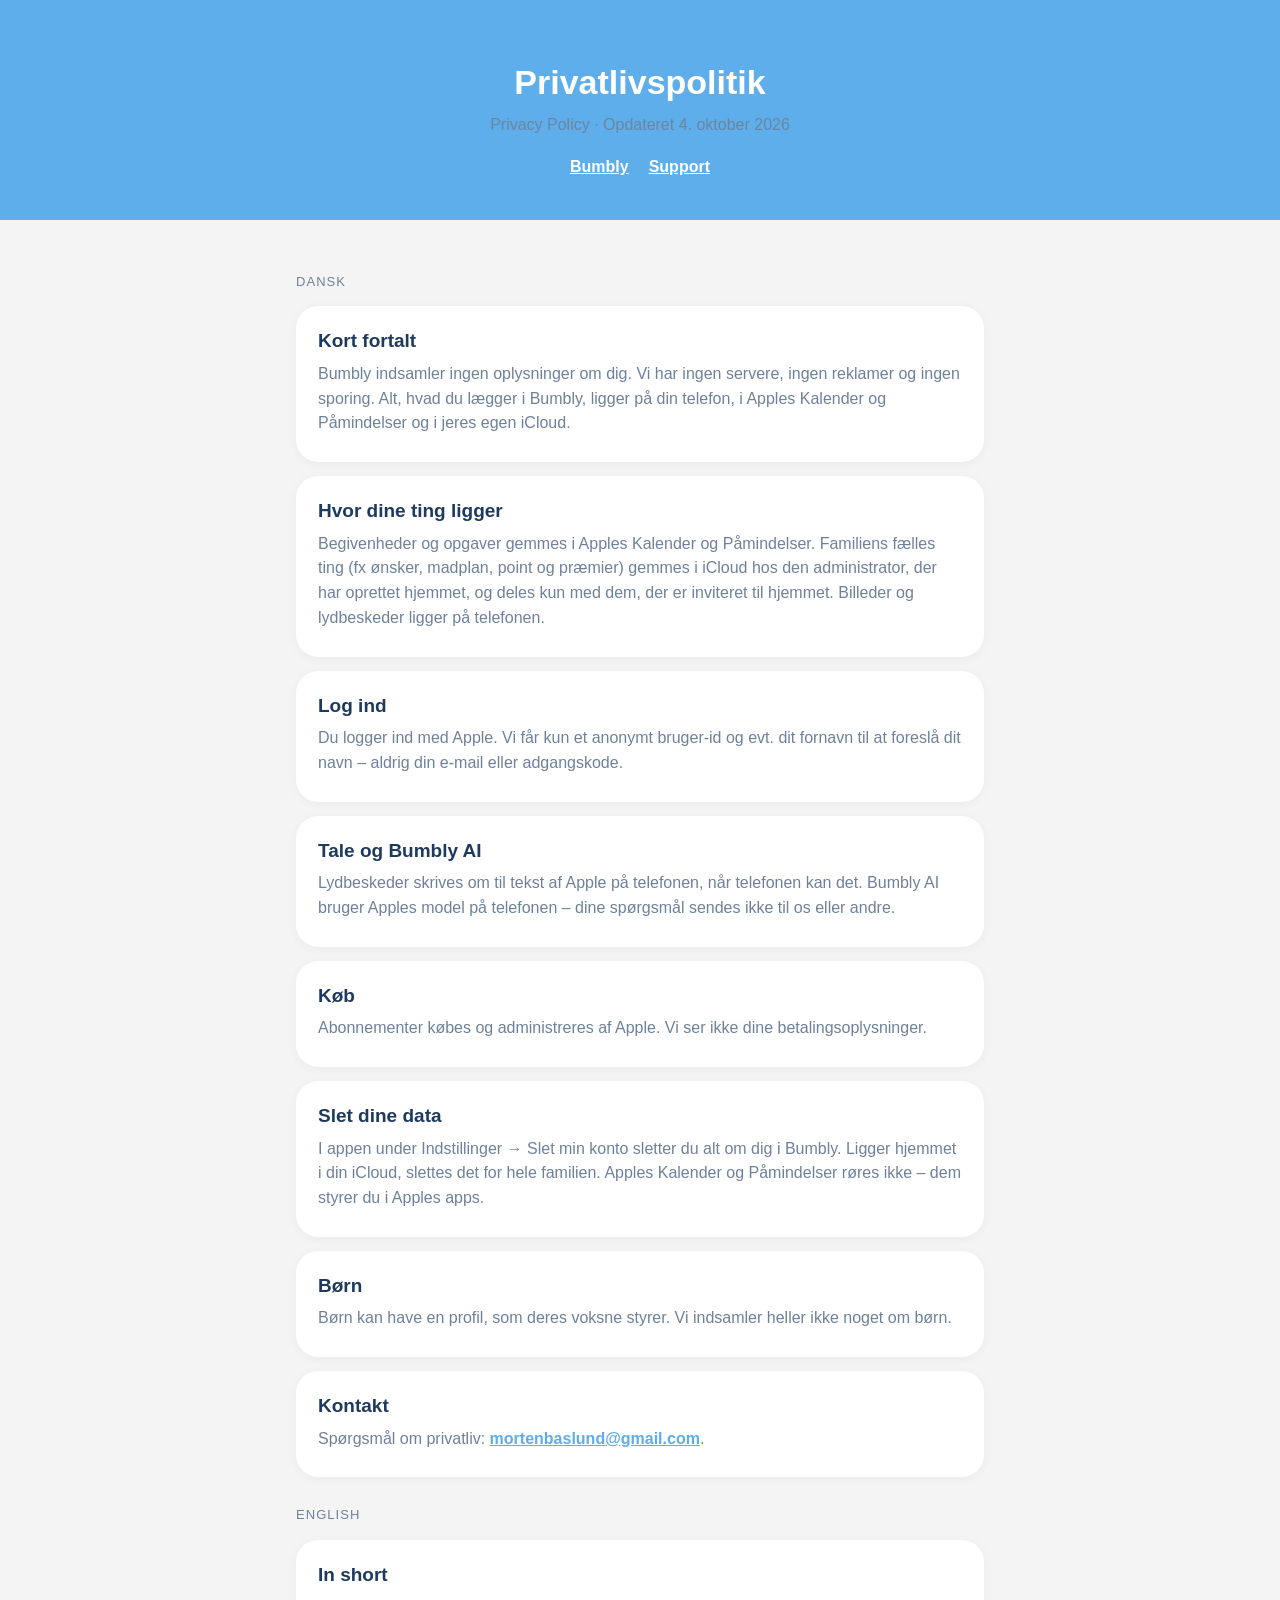
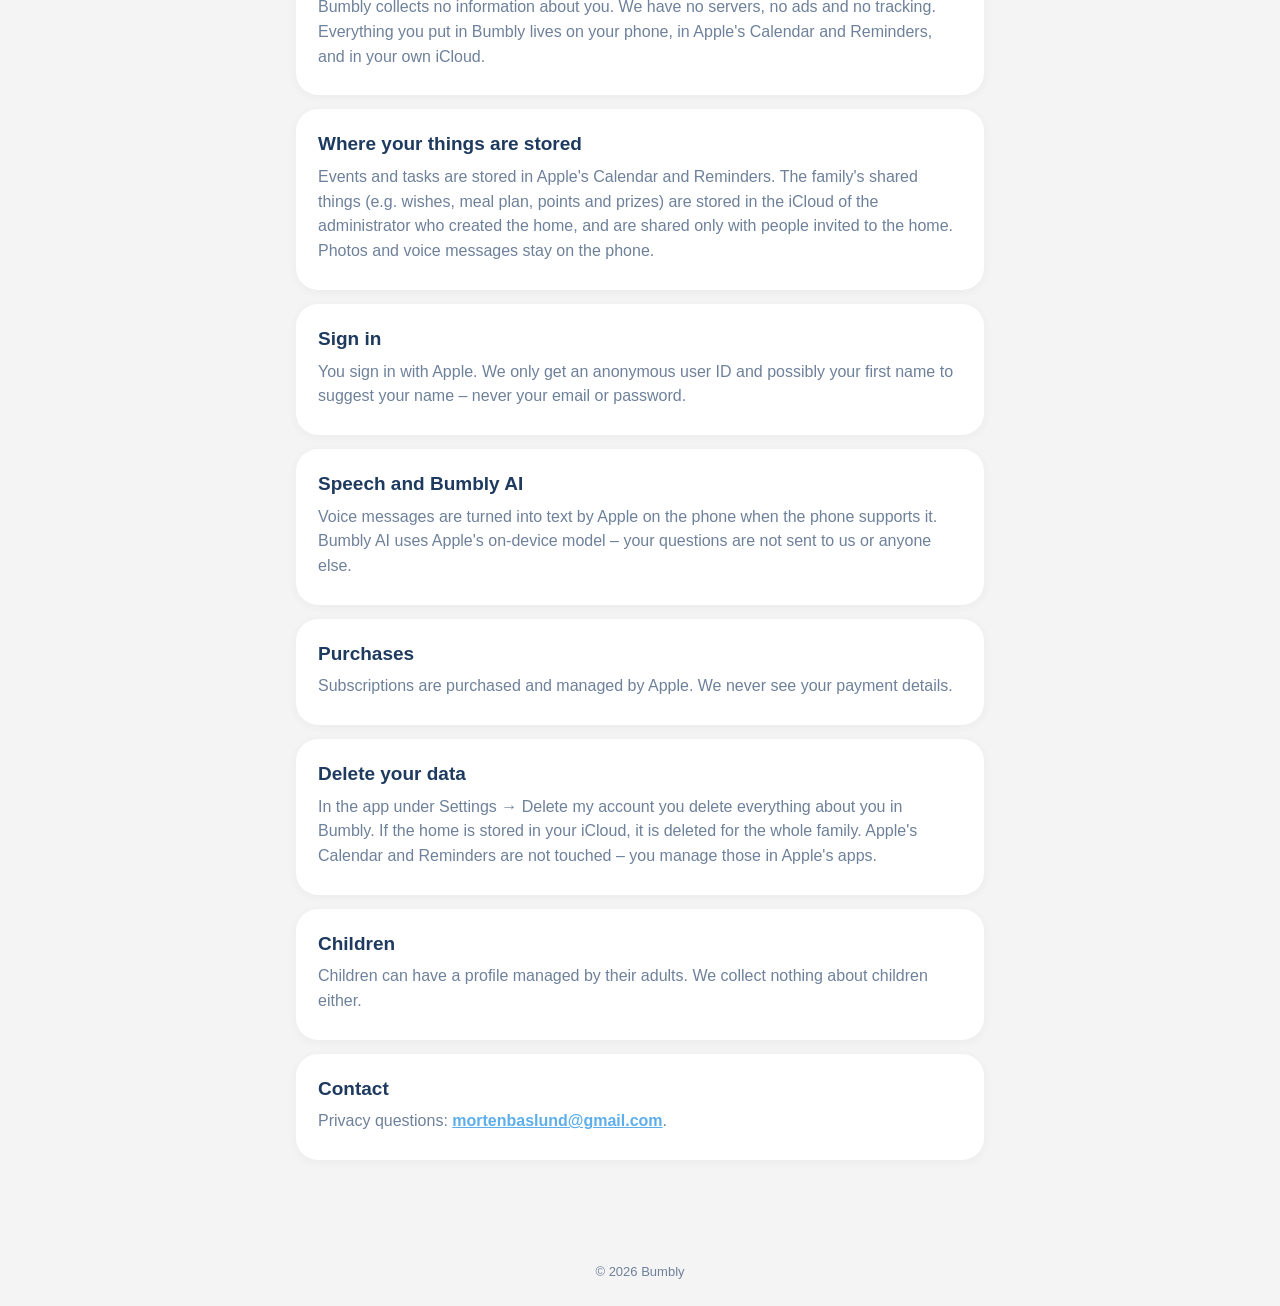
==== privacy/index.html @ 33effb6e "Bumbly: privatlivspolitik og support" ====
<!doctype html><html lang="da"><head><meta charset="utf-8"><meta name="viewport" content="width=device-width,initial-scale=1"><title>Bumbly · Privatliv</title><link rel="stylesheet" href="../style.css"></head>
<body><header><h1>Privatlivspolitik</h1><p>Privacy Policy · Opdateret 4. oktober 2026</p><nav><a href="../">Bumbly</a><a href="../support/">Support</a></nav></header>
<main>
<p class="lang">Dansk</p>
<section><h2>Kort fortalt</h2><p>Bumbly indsamler ingen oplysninger om dig. Vi har ingen servere, ingen reklamer og ingen sporing. Alt, hvad du lægger i Bumbly, ligger på din telefon, i Apples Kalender og Påmindelser og i jeres egen iCloud.</p></section>
<section><h2>Hvor dine ting ligger</h2><p>Begivenheder og opgaver gemmes i Apples Kalender og Påmindelser. Familiens fælles ting (fx ønsker, madplan, point og præmier) gemmes i iCloud hos den administrator, der har oprettet hjemmet, og deles kun med dem, der er inviteret til hjemmet. Billeder og lydbeskeder ligger på telefonen.</p></section>
<section><h2>Log ind</h2><p>Du logger ind med Apple. Vi får kun et anonymt bruger-id og evt. dit fornavn til at foreslå dit navn – aldrig din e-mail eller adgangskode.</p></section>
<section><h2>Tale og Bumbly AI</h2><p>Lydbeskeder skrives om til tekst af Apple på telefonen, når telefonen kan det. Bumbly AI bruger Apples model på telefonen – dine spørgsmål sendes ikke til os eller andre.</p></section>
<section><h2>Køb</h2><p>Abonnementer købes og administreres af Apple. Vi ser ikke dine betalingsoplysninger.</p></section>
<section><h2>Slet dine data</h2><p>I appen under Indstillinger → Slet min konto sletter du alt om dig i Bumbly. Ligger hjemmet i din iCloud, slettes det for hele familien. Apples Kalender og Påmindelser røres ikke – dem styrer du i Apples apps.</p></section>
<section><h2>Børn</h2><p>Børn kan have en profil, som deres voksne styrer. Vi indsamler heller ikke noget om børn.</p></section>
<section><h2>Kontakt</h2><p>Spørgsmål om privatliv: <a href="mailto:mortenbaslund@gmail.com?subject=Bumbly%20privatliv">mortenbaslund@gmail.com</a>.</p></section>
<p class="lang">English</p>
<section><h2>In short</h2><p>Bumbly collects no information about you. We have no servers, no ads and no tracking. Everything you put in Bumbly lives on your phone, in Apple's Calendar and Reminders, and in your own iCloud.</p></section>
<section><h2>Where your things are stored</h2><p>Events and tasks are stored in Apple's Calendar and Reminders. The family's shared things (e.g. wishes, meal plan, points and prizes) are stored in the iCloud of the administrator who created the home, and are shared only with people invited to the home. Photos and voice messages stay on the phone.</p></section>
<section><h2>Sign in</h2><p>You sign in with Apple. We only get an anonymous user ID and possibly your first name to suggest your name – never your email or password.</p></section>
<section><h2>Speech and Bumbly AI</h2><p>Voice messages are turned into text by Apple on the phone when the phone supports it. Bumbly AI uses Apple's on-device model – your questions are not sent to us or anyone else.</p></section>
<section><h2>Purchases</h2><p>Subscriptions are purchased and managed by Apple. We never see your payment details.</p></section>
<section><h2>Delete your data</h2><p>In the app under Settings → Delete my account you delete everything about you in Bumbly. If the home is stored in your iCloud, it is deleted for the whole family. Apple's Calendar and Reminders are not touched – you manage those in Apple's apps.</p></section>
<section><h2>Children</h2><p>Children can have a profile managed by their adults. We collect nothing about children either.</p></section>
<section><h2>Contact</h2><p>Privacy questions: <a href="mailto:mortenbaslund@gmail.com?subject=Bumbly%20privacy">mortenbaslund@gmail.com</a>.</p></section>
</main><footer>© 2026 Bumbly</footer></body></html>
---- style.css ----
:root{--blue:#5DAEEA;--ink:#1E3A5F;--soft:#6E819A;--bg:#F5F4F4;--card:#fff}
@media (prefers-color-scheme:dark){:root{--ink:#E8EEF5;--soft:#9AABC0;--bg:#0F1722;--card:#1A2432}}
*{box-sizing:border-box}body{margin:0;font-family:"Avenir Next",-apple-system,BlinkMacSystemFont,"Segoe UI",sans-serif;background:var(--bg);color:var(--ink);line-height:1.55}
header{background:var(--blue);color:#fff;padding:48px 16px 40px;text-align:center}header h1{margin:8px 0 4px;font-size:34px}header p{margin:0;opacity:.9}
main{max-width:720px;margin:0 auto;padding:24px 16px 64px}section{background:var(--card);border-radius:22px;padding:20px 22px;margin:14px 0;box-shadow:0 2px 10px rgba(30,58,95,.05)}
h2{font-size:19px;margin:0 0 6px}p{margin:6px 0;color:var(--soft)}a{color:var(--blue);font-weight:600}nav{text-align:center;margin-top:18px}nav a{margin:0 10px;color:#fff}
.lang{font-size:13px;text-transform:uppercase;letter-spacing:.08em;color:var(--soft);margin:28px 0 0}footer{text-align:center;color:var(--soft);font-size:13px;padding:24px}
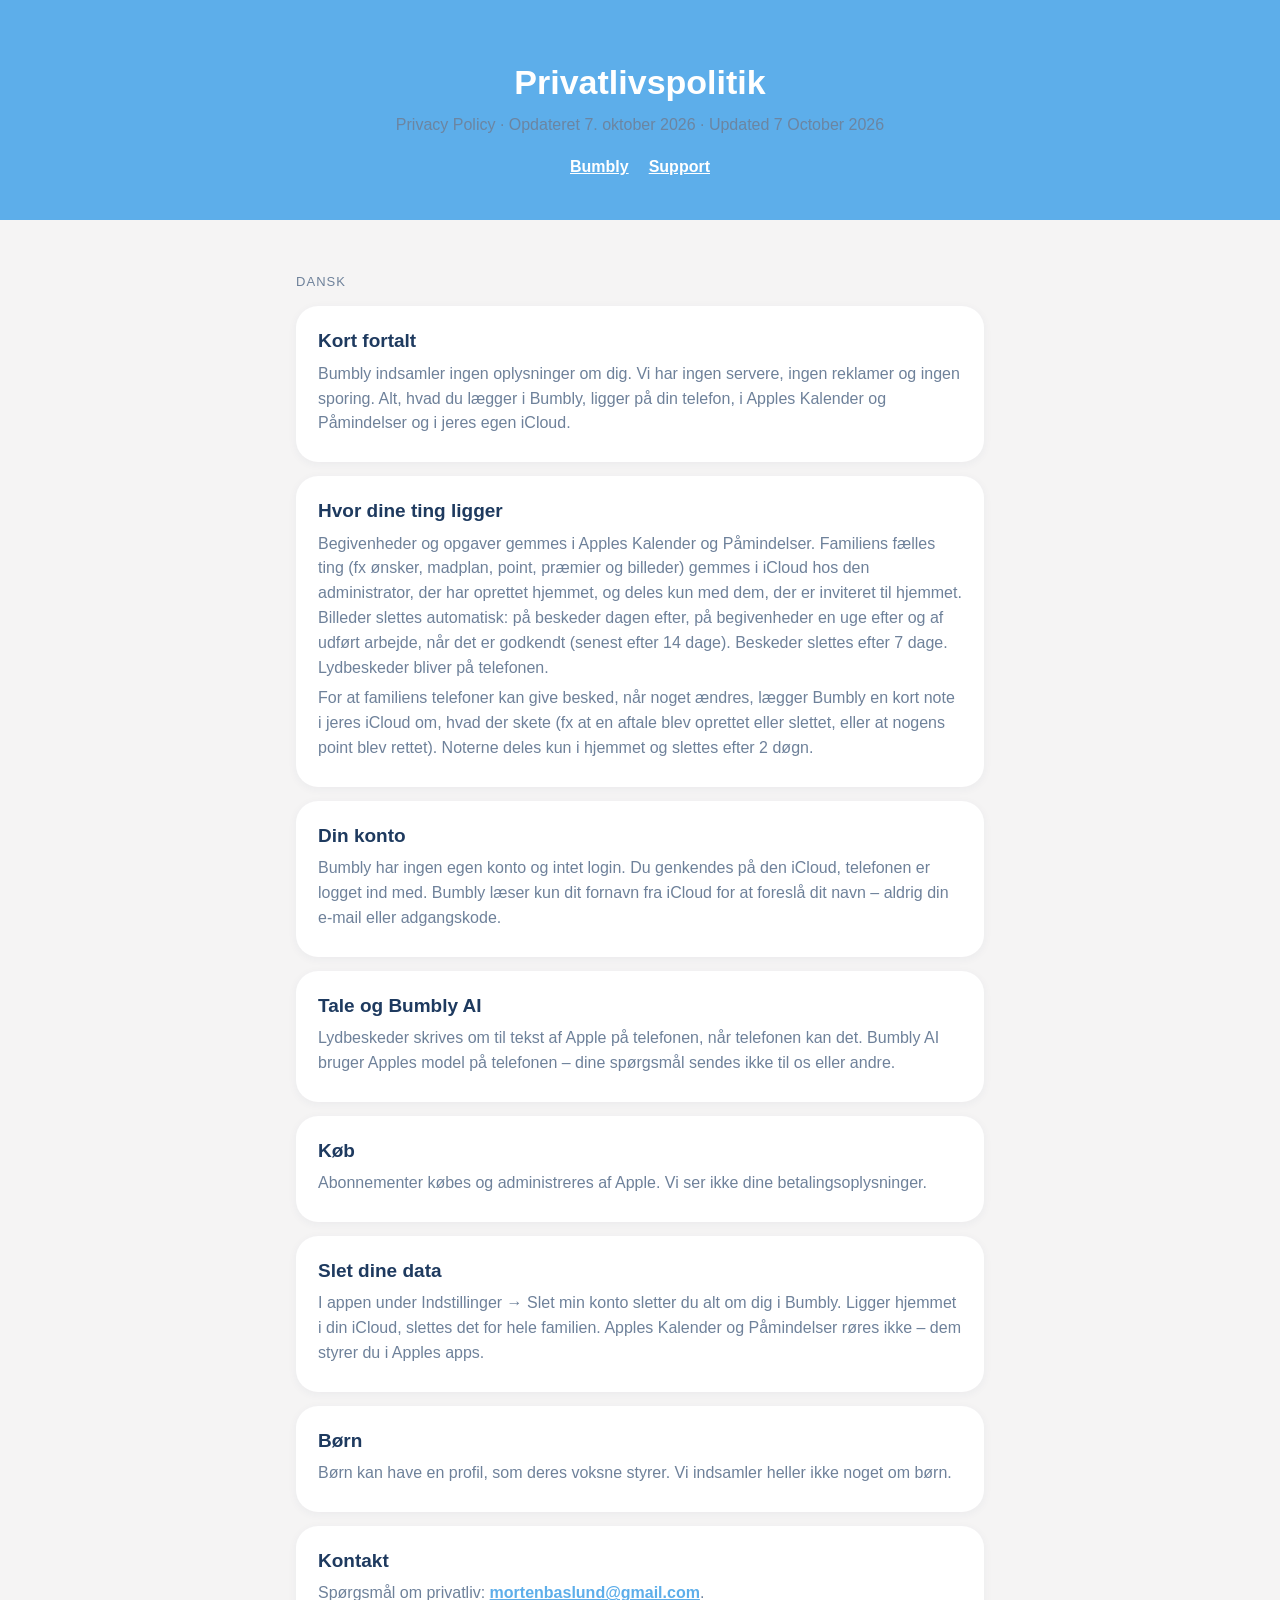
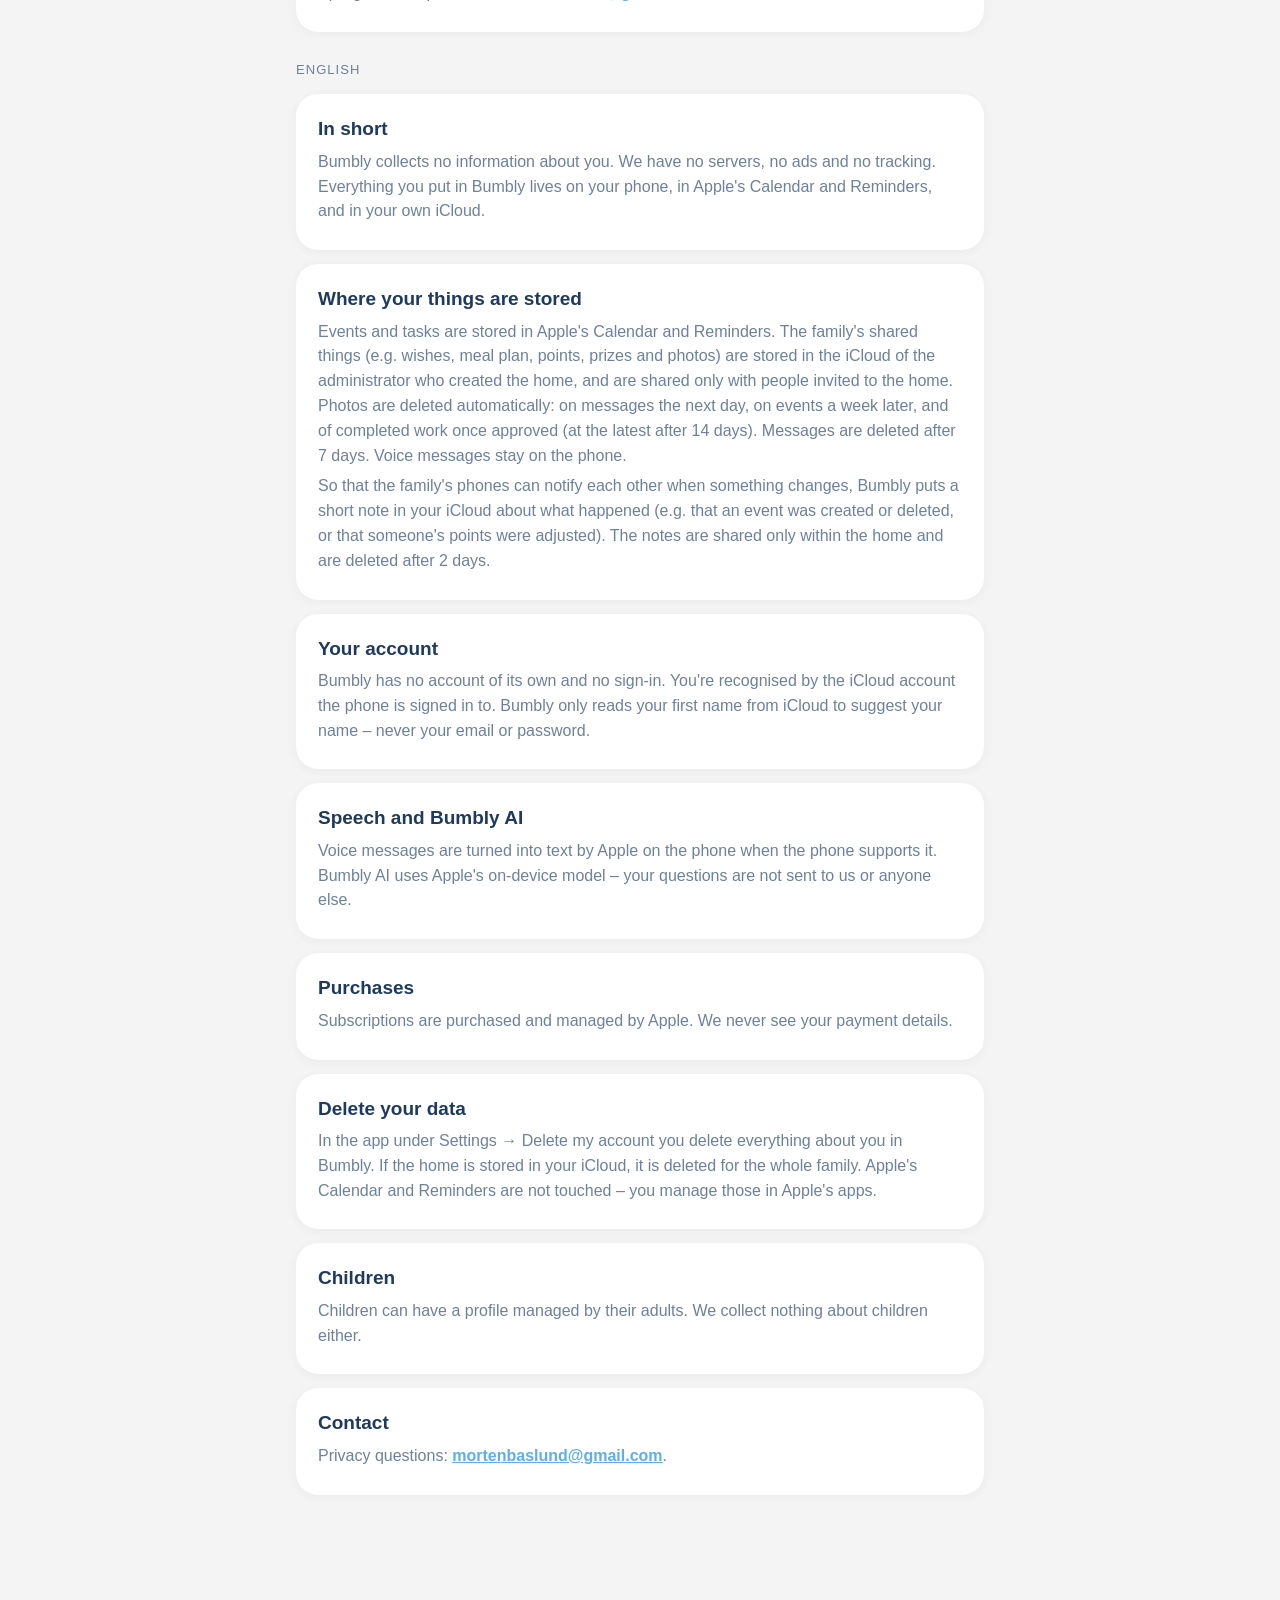
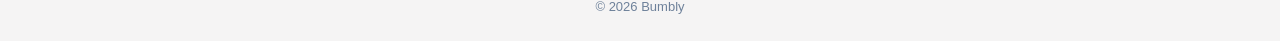
==== commit 72a858a6: "Privatliv: ingen login – iCloud er kontoen; beskeder mellem telefonerne" ====
--- a/privacy/index.html
+++ b/privacy/index.html
@@ -1,10 +1,10 @@
 <!doctype html><html lang="da"><head><meta charset="utf-8"><meta name="viewport" content="width=device-width,initial-scale=1"><title>Bumbly · Privatliv</title><link rel="stylesheet" href="../style.css"></head>
-<body><header><h1>Privatlivspolitik</h1><p>Privacy Policy · Opdateret 4. oktober 2026</p><nav><a href="../">Bumbly</a><a href="../support/">Support</a></nav></header>
+<body><header><h1>Privatlivspolitik</h1><p>Privacy Policy · Opdateret 7. oktober 2026 · Updated 7 October 2026</p><nav><a href="../">Bumbly</a><a href="../support/">Support</a></nav></header>
 <main>
 <p class="lang">Dansk</p>
 <section><h2>Kort fortalt</h2><p>Bumbly indsamler ingen oplysninger om dig. Vi har ingen servere, ingen reklamer og ingen sporing. Alt, hvad du lægger i Bumbly, ligger på din telefon, i Apples Kalender og Påmindelser og i jeres egen iCloud.</p></section>
-<section><h2>Hvor dine ting ligger</h2><p>Begivenheder og opgaver gemmes i Apples Kalender og Påmindelser. Familiens fælles ting (fx ønsker, madplan, point og præmier) gemmes i iCloud hos den administrator, der har oprettet hjemmet, og deles kun med dem, der er inviteret til hjemmet. Billeder og lydbeskeder ligger på telefonen.</p></section>
-<section><h2>Log ind</h2><p>Du logger ind med Apple. Vi får kun et anonymt bruger-id og evt. dit fornavn til at foreslå dit navn – aldrig din e-mail eller adgangskode.</p></section>
+<section><h2>Hvor dine ting ligger</h2><p>Begivenheder og opgaver gemmes i Apples Kalender og Påmindelser. Familiens fælles ting (fx ønsker, madplan, point, præmier og billeder) gemmes i iCloud hos den administrator, der har oprettet hjemmet, og deles kun med dem, der er inviteret til hjemmet. Billeder slettes automatisk: på beskeder dagen efter, på begivenheder en uge efter og af udført arbejde, når det er godkendt (senest efter 14 dage). Beskeder slettes efter 7 dage. Lydbeskeder bliver på telefonen.</p><p>For at familiens telefoner kan give besked, når noget ændres, lægger Bumbly en kort note i jeres iCloud om, hvad der skete (fx at en aftale blev oprettet eller slettet, eller at nogens point blev rettet). Noterne deles kun i hjemmet og slettes efter 2 døgn.</p></section>
+<section><h2>Din konto</h2><p>Bumbly har ingen egen konto og intet login. Du genkendes på den iCloud, telefonen er logget ind med. Bumbly læser kun dit fornavn fra iCloud for at foreslå dit navn – aldrig din e-mail eller adgangskode.</p></section>
 <section><h2>Tale og Bumbly AI</h2><p>Lydbeskeder skrives om til tekst af Apple på telefonen, når telefonen kan det. Bumbly AI bruger Apples model på telefonen – dine spørgsmål sendes ikke til os eller andre.</p></section>
 <section><h2>Køb</h2><p>Abonnementer købes og administreres af Apple. Vi ser ikke dine betalingsoplysninger.</p></section>
 <section><h2>Slet dine data</h2><p>I appen under Indstillinger → Slet min konto sletter du alt om dig i Bumbly. Ligger hjemmet i din iCloud, slettes det for hele familien. Apples Kalender og Påmindelser røres ikke – dem styrer du i Apples apps.</p></section>
@@ -12,8 +12,8 @@
 <section><h2>Kontakt</h2><p>Spørgsmål om privatliv: <a href="mailto:mortenbaslund@gmail.com?subject=Bumbly%20privatliv">mortenbaslund@gmail.com</a>.</p></section>
 <p class="lang">English</p>
 <section><h2>In short</h2><p>Bumbly collects no information about you. We have no servers, no ads and no tracking. Everything you put in Bumbly lives on your phone, in Apple's Calendar and Reminders, and in your own iCloud.</p></section>
-<section><h2>Where your things are stored</h2><p>Events and tasks are stored in Apple's Calendar and Reminders. The family's shared things (e.g. wishes, meal plan, points and prizes) are stored in the iCloud of the administrator who created the home, and are shared only with people invited to the home. Photos and voice messages stay on the phone.</p></section>
-<section><h2>Sign in</h2><p>You sign in with Apple. We only get an anonymous user ID and possibly your first name to suggest your name – never your email or password.</p></section>
+<section><h2>Where your things are stored</h2><p>Events and tasks are stored in Apple's Calendar and Reminders. The family's shared things (e.g. wishes, meal plan, points, prizes and photos) are stored in the iCloud of the administrator who created the home, and are shared only with people invited to the home. Photos are deleted automatically: on messages the next day, on events a week later, and of completed work once approved (at the latest after 14 days). Messages are deleted after 7 days. Voice messages stay on the phone.</p><p>So that the family's phones can notify each other when something changes, Bumbly puts a short note in your iCloud about what happened (e.g. that an event was created or deleted, or that someone's points were adjusted). The notes are shared only within the home and are deleted after 2 days.</p></section>
+<section><h2>Your account</h2><p>Bumbly has no account of its own and no sign-in. You're recognised by the iCloud account the phone is signed in to. Bumbly only reads your first name from iCloud to suggest your name – never your email or password.</p></section>
 <section><h2>Speech and Bumbly AI</h2><p>Voice messages are turned into text by Apple on the phone when the phone supports it. Bumbly AI uses Apple's on-device model – your questions are not sent to us or anyone else.</p></section>
 <section><h2>Purchases</h2><p>Subscriptions are purchased and managed by Apple. We never see your payment details.</p></section>
 <section><h2>Delete your data</h2><p>In the app under Settings → Delete my account you delete everything about you in Bumbly. If the home is stored in your iCloud, it is deleted for the whole family. Apple's Calendar and Reminders are not touched – you manage those in Apple's apps.</p></section>
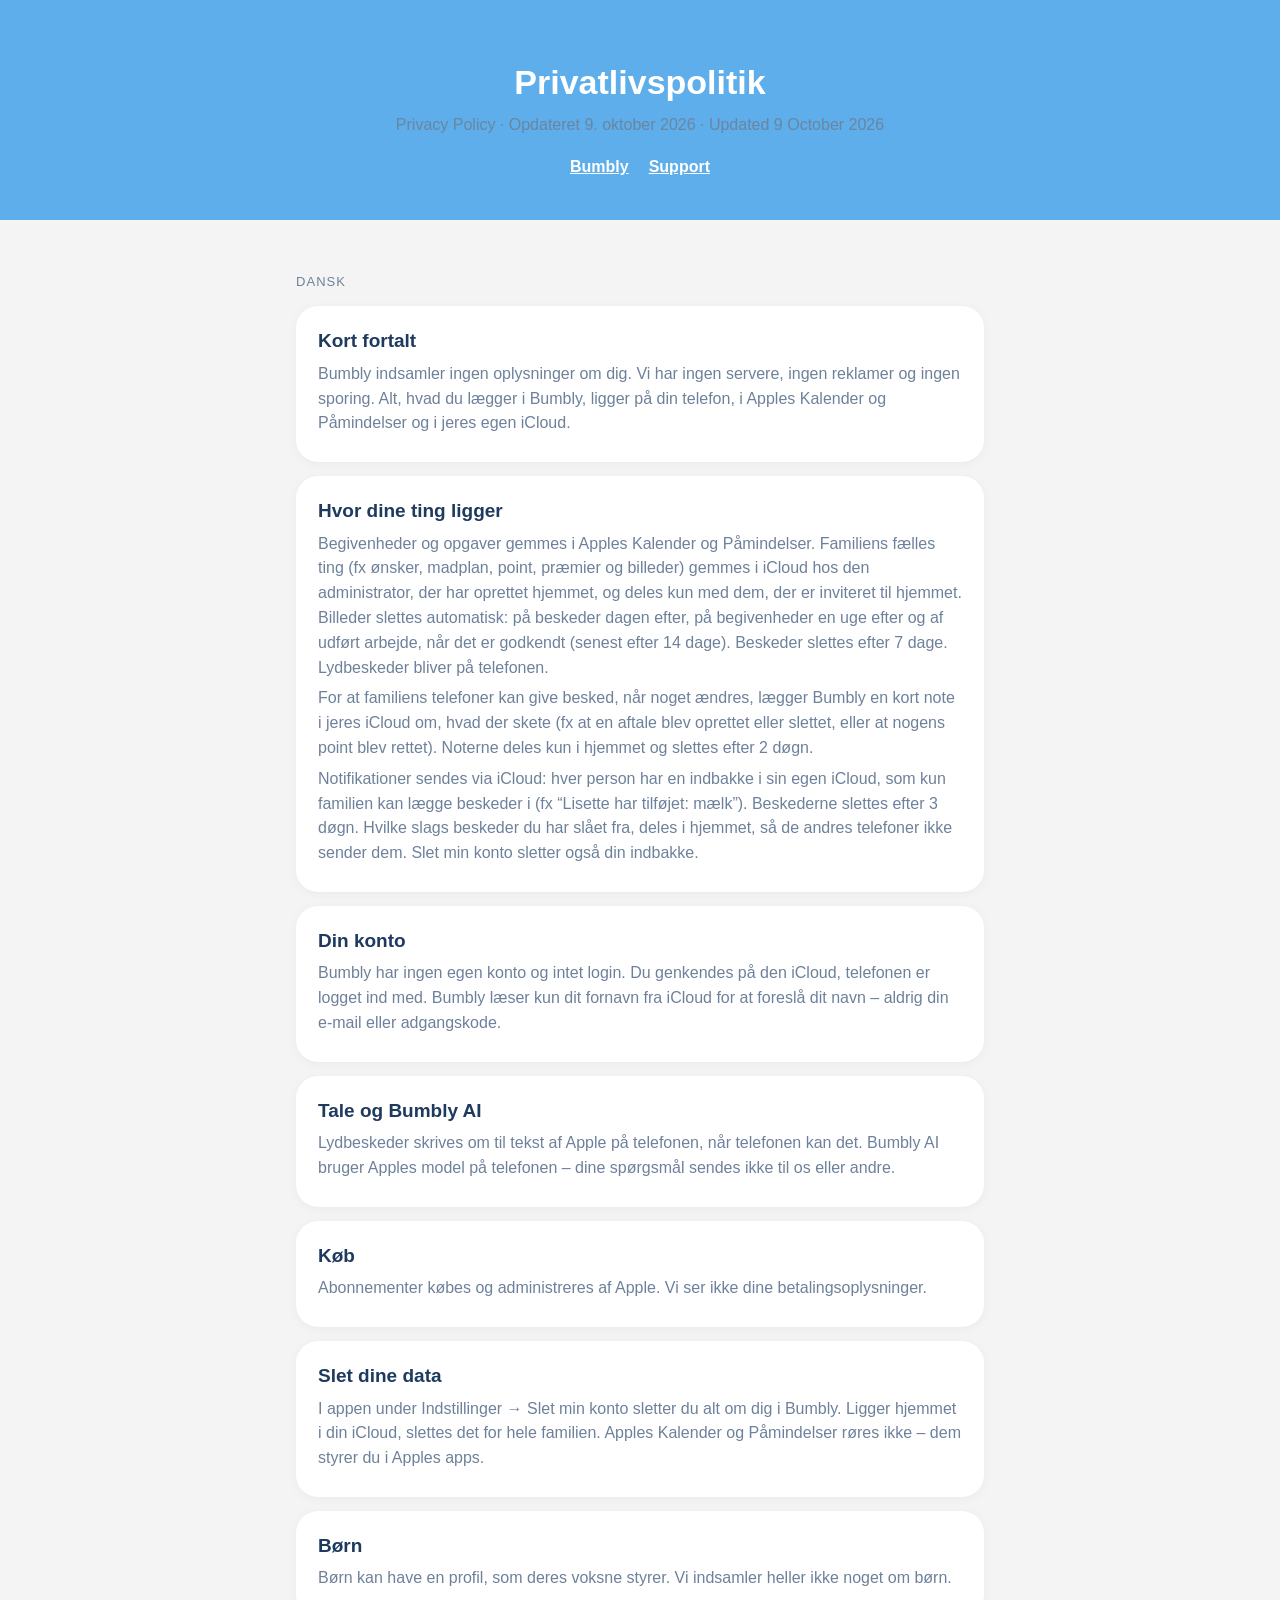
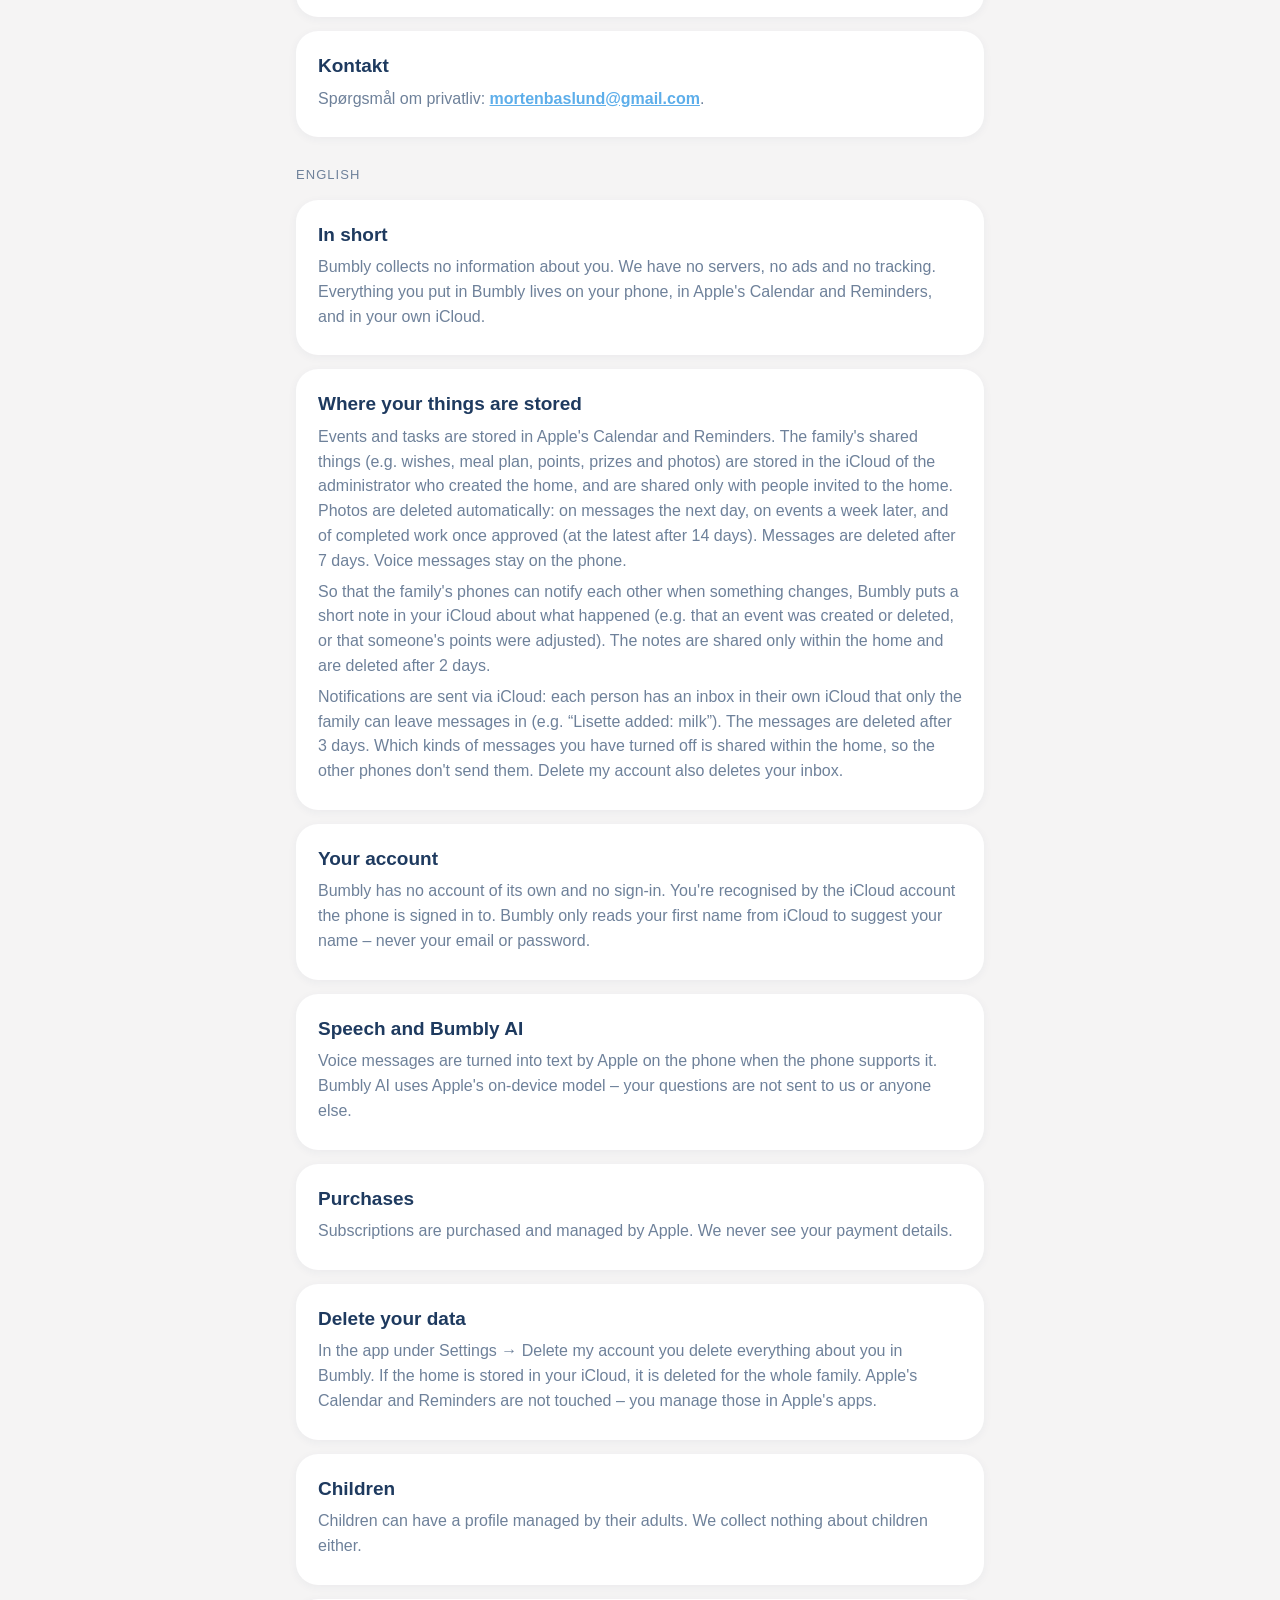
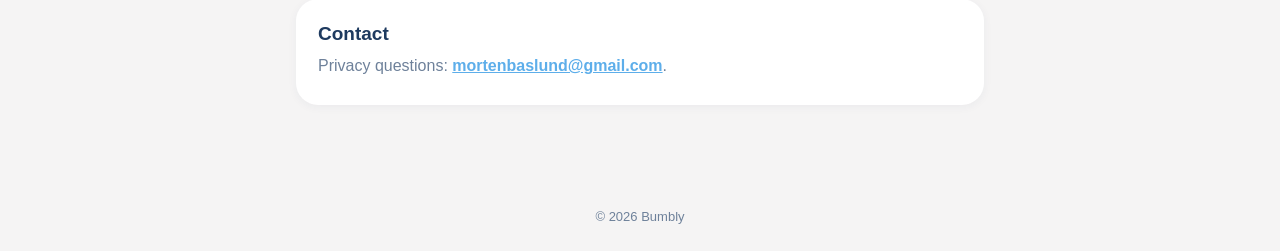
==== commit 4dc8ceda: "Privatliv: beskeder via iCloud-indbakker, 3 døgn, delte fra-valg, Slet min konto sletter indbakken (" ====
--- a/privacy/index.html
+++ b/privacy/index.html
@@ -1,9 +1,9 @@
 <!doctype html><html lang="da"><head><meta charset="utf-8"><meta name="viewport" content="width=device-width,initial-scale=1"><title>Bumbly · Privatliv</title><link rel="stylesheet" href="../style.css"></head>
-<body><header><h1>Privatlivspolitik</h1><p>Privacy Policy · Opdateret 7. oktober 2026 · Updated 7 October 2026</p><nav><a href="../">Bumbly</a><a href="../support/">Support</a></nav></header>
+<body><header><h1>Privatlivspolitik</h1><p>Privacy Policy · Opdateret 9. oktober 2026 · Updated 9 October 2026</p><nav><a href="../">Bumbly</a><a href="../support/">Support</a></nav></header>
 <main>
 <p class="lang">Dansk</p>
 <section><h2>Kort fortalt</h2><p>Bumbly indsamler ingen oplysninger om dig. Vi har ingen servere, ingen reklamer og ingen sporing. Alt, hvad du lægger i Bumbly, ligger på din telefon, i Apples Kalender og Påmindelser og i jeres egen iCloud.</p></section>
-<section><h2>Hvor dine ting ligger</h2><p>Begivenheder og opgaver gemmes i Apples Kalender og Påmindelser. Familiens fælles ting (fx ønsker, madplan, point, præmier og billeder) gemmes i iCloud hos den administrator, der har oprettet hjemmet, og deles kun med dem, der er inviteret til hjemmet. Billeder slettes automatisk: på beskeder dagen efter, på begivenheder en uge efter og af udført arbejde, når det er godkendt (senest efter 14 dage). Beskeder slettes efter 7 dage. Lydbeskeder bliver på telefonen.</p><p>For at familiens telefoner kan give besked, når noget ændres, lægger Bumbly en kort note i jeres iCloud om, hvad der skete (fx at en aftale blev oprettet eller slettet, eller at nogens point blev rettet). Noterne deles kun i hjemmet og slettes efter 2 døgn.</p></section>
+<section><h2>Hvor dine ting ligger</h2><p>Begivenheder og opgaver gemmes i Apples Kalender og Påmindelser. Familiens fælles ting (fx ønsker, madplan, point, præmier og billeder) gemmes i iCloud hos den administrator, der har oprettet hjemmet, og deles kun med dem, der er inviteret til hjemmet. Billeder slettes automatisk: på beskeder dagen efter, på begivenheder en uge efter og af udført arbejde, når det er godkendt (senest efter 14 dage). Beskeder slettes efter 7 dage. Lydbeskeder bliver på telefonen.</p><p>For at familiens telefoner kan give besked, når noget ændres, lægger Bumbly en kort note i jeres iCloud om, hvad der skete (fx at en aftale blev oprettet eller slettet, eller at nogens point blev rettet). Noterne deles kun i hjemmet og slettes efter 2 døgn.</p><p>Notifikationer sendes via iCloud: hver person har en indbakke i sin egen iCloud, som kun familien kan lægge beskeder i (fx “Lisette har tilføjet: mælk”). Beskederne slettes efter 3 døgn. Hvilke slags beskeder du har slået fra, deles i hjemmet, så de andres telefoner ikke sender dem. Slet min konto sletter også din indbakke.</p></section>
 <section><h2>Din konto</h2><p>Bumbly har ingen egen konto og intet login. Du genkendes på den iCloud, telefonen er logget ind med. Bumbly læser kun dit fornavn fra iCloud for at foreslå dit navn – aldrig din e-mail eller adgangskode.</p></section>
 <section><h2>Tale og Bumbly AI</h2><p>Lydbeskeder skrives om til tekst af Apple på telefonen, når telefonen kan det. Bumbly AI bruger Apples model på telefonen – dine spørgsmål sendes ikke til os eller andre.</p></section>
 <section><h2>Køb</h2><p>Abonnementer købes og administreres af Apple. Vi ser ikke dine betalingsoplysninger.</p></section>
@@ -12,7 +12,7 @@
 <section><h2>Kontakt</h2><p>Spørgsmål om privatliv: <a href="mailto:mortenbaslund@gmail.com?subject=Bumbly%20privatliv">mortenbaslund@gmail.com</a>.</p></section>
 <p class="lang">English</p>
 <section><h2>In short</h2><p>Bumbly collects no information about you. We have no servers, no ads and no tracking. Everything you put in Bumbly lives on your phone, in Apple's Calendar and Reminders, and in your own iCloud.</p></section>
-<section><h2>Where your things are stored</h2><p>Events and tasks are stored in Apple's Calendar and Reminders. The family's shared things (e.g. wishes, meal plan, points, prizes and photos) are stored in the iCloud of the administrator who created the home, and are shared only with people invited to the home. Photos are deleted automatically: on messages the next day, on events a week later, and of completed work once approved (at the latest after 14 days). Messages are deleted after 7 days. Voice messages stay on the phone.</p><p>So that the family's phones can notify each other when something changes, Bumbly puts a short note in your iCloud about what happened (e.g. that an event was created or deleted, or that someone's points were adjusted). The notes are shared only within the home and are deleted after 2 days.</p></section>
+<section><h2>Where your things are stored</h2><p>Events and tasks are stored in Apple's Calendar and Reminders. The family's shared things (e.g. wishes, meal plan, points, prizes and photos) are stored in the iCloud of the administrator who created the home, and are shared only with people invited to the home. Photos are deleted automatically: on messages the next day, on events a week later, and of completed work once approved (at the latest after 14 days). Messages are deleted after 7 days. Voice messages stay on the phone.</p><p>So that the family's phones can notify each other when something changes, Bumbly puts a short note in your iCloud about what happened (e.g. that an event was created or deleted, or that someone's points were adjusted). The notes are shared only within the home and are deleted after 2 days.</p><p>Notifications are sent via iCloud: each person has an inbox in their own iCloud that only the family can leave messages in (e.g. “Lisette added: milk”). The messages are deleted after 3 days. Which kinds of messages you have turned off is shared within the home, so the other phones don't send them. Delete my account also deletes your inbox.</p></section>
 <section><h2>Your account</h2><p>Bumbly has no account of its own and no sign-in. You're recognised by the iCloud account the phone is signed in to. Bumbly only reads your first name from iCloud to suggest your name – never your email or password.</p></section>
 <section><h2>Speech and Bumbly AI</h2><p>Voice messages are turned into text by Apple on the phone when the phone supports it. Bumbly AI uses Apple's on-device model – your questions are not sent to us or anyone else.</p></section>
 <section><h2>Purchases</h2><p>Subscriptions are purchased and managed by Apple. We never see your payment details.</p></section>
